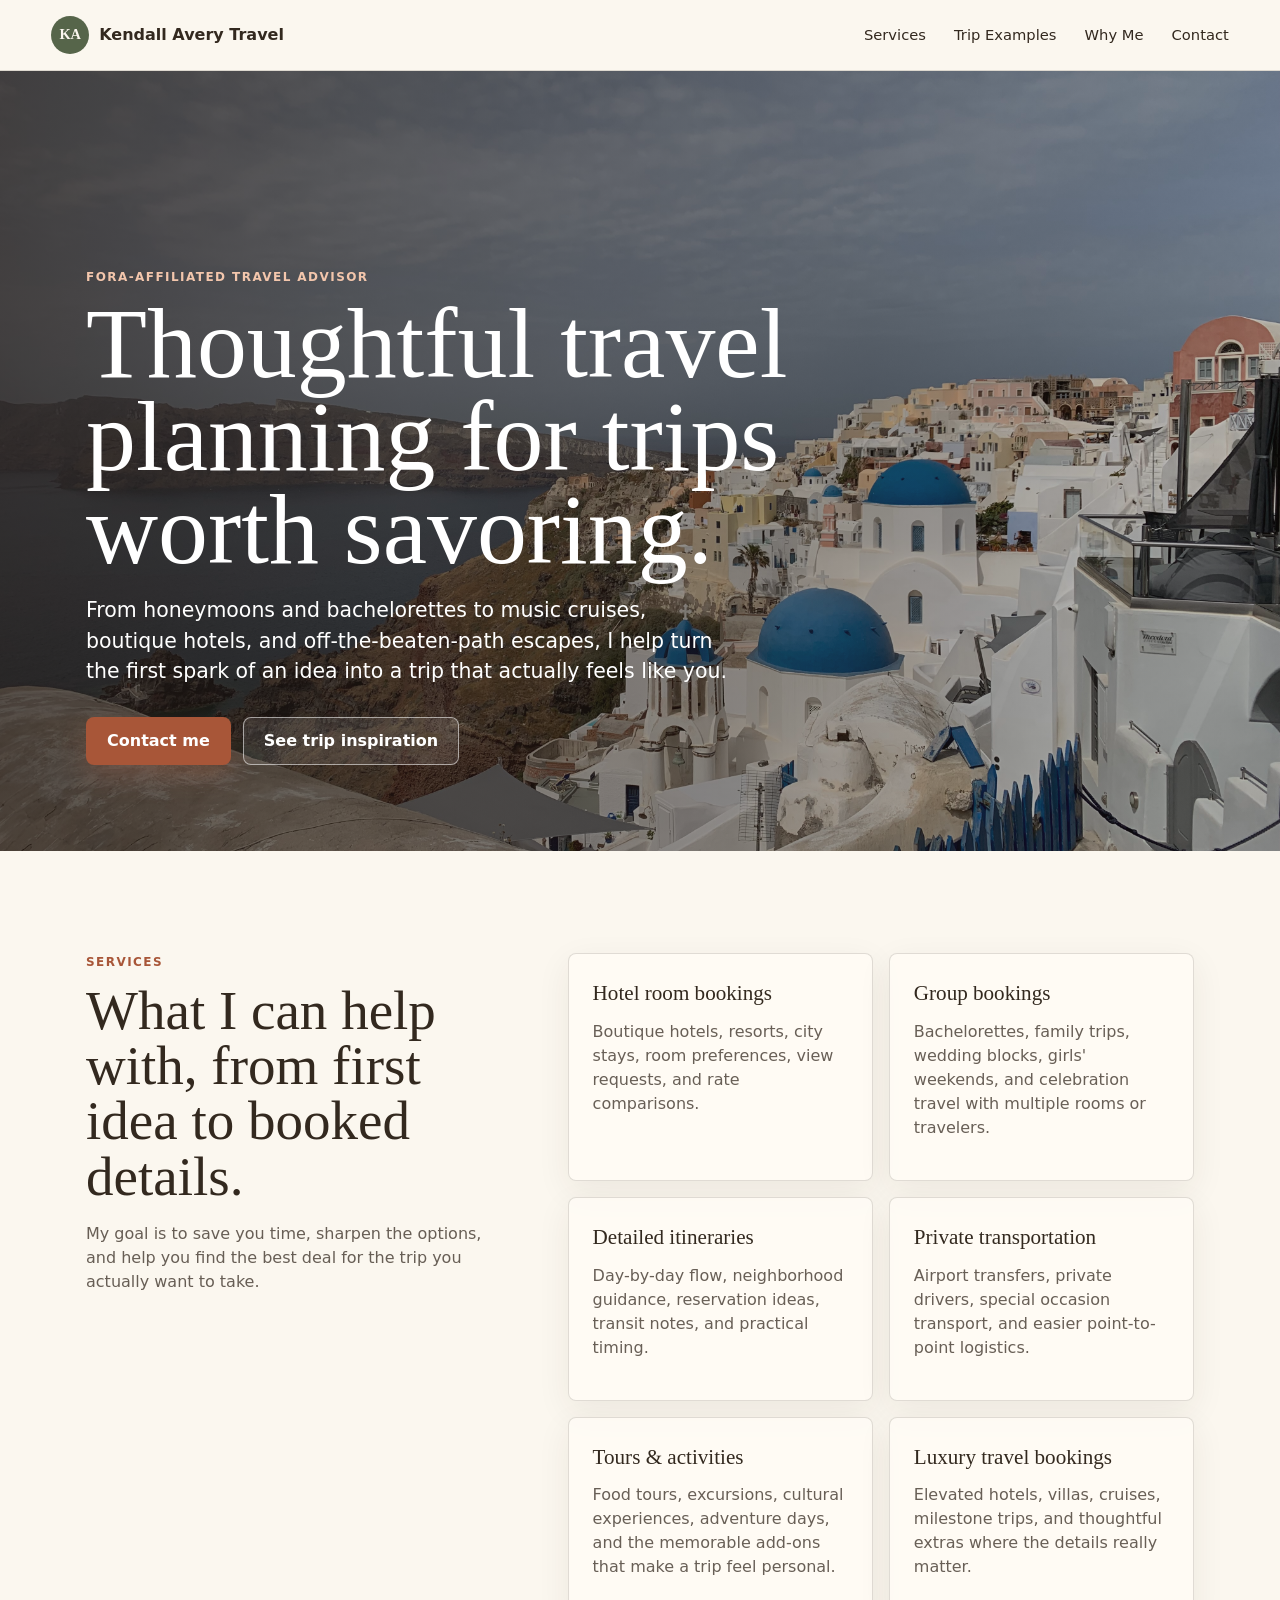
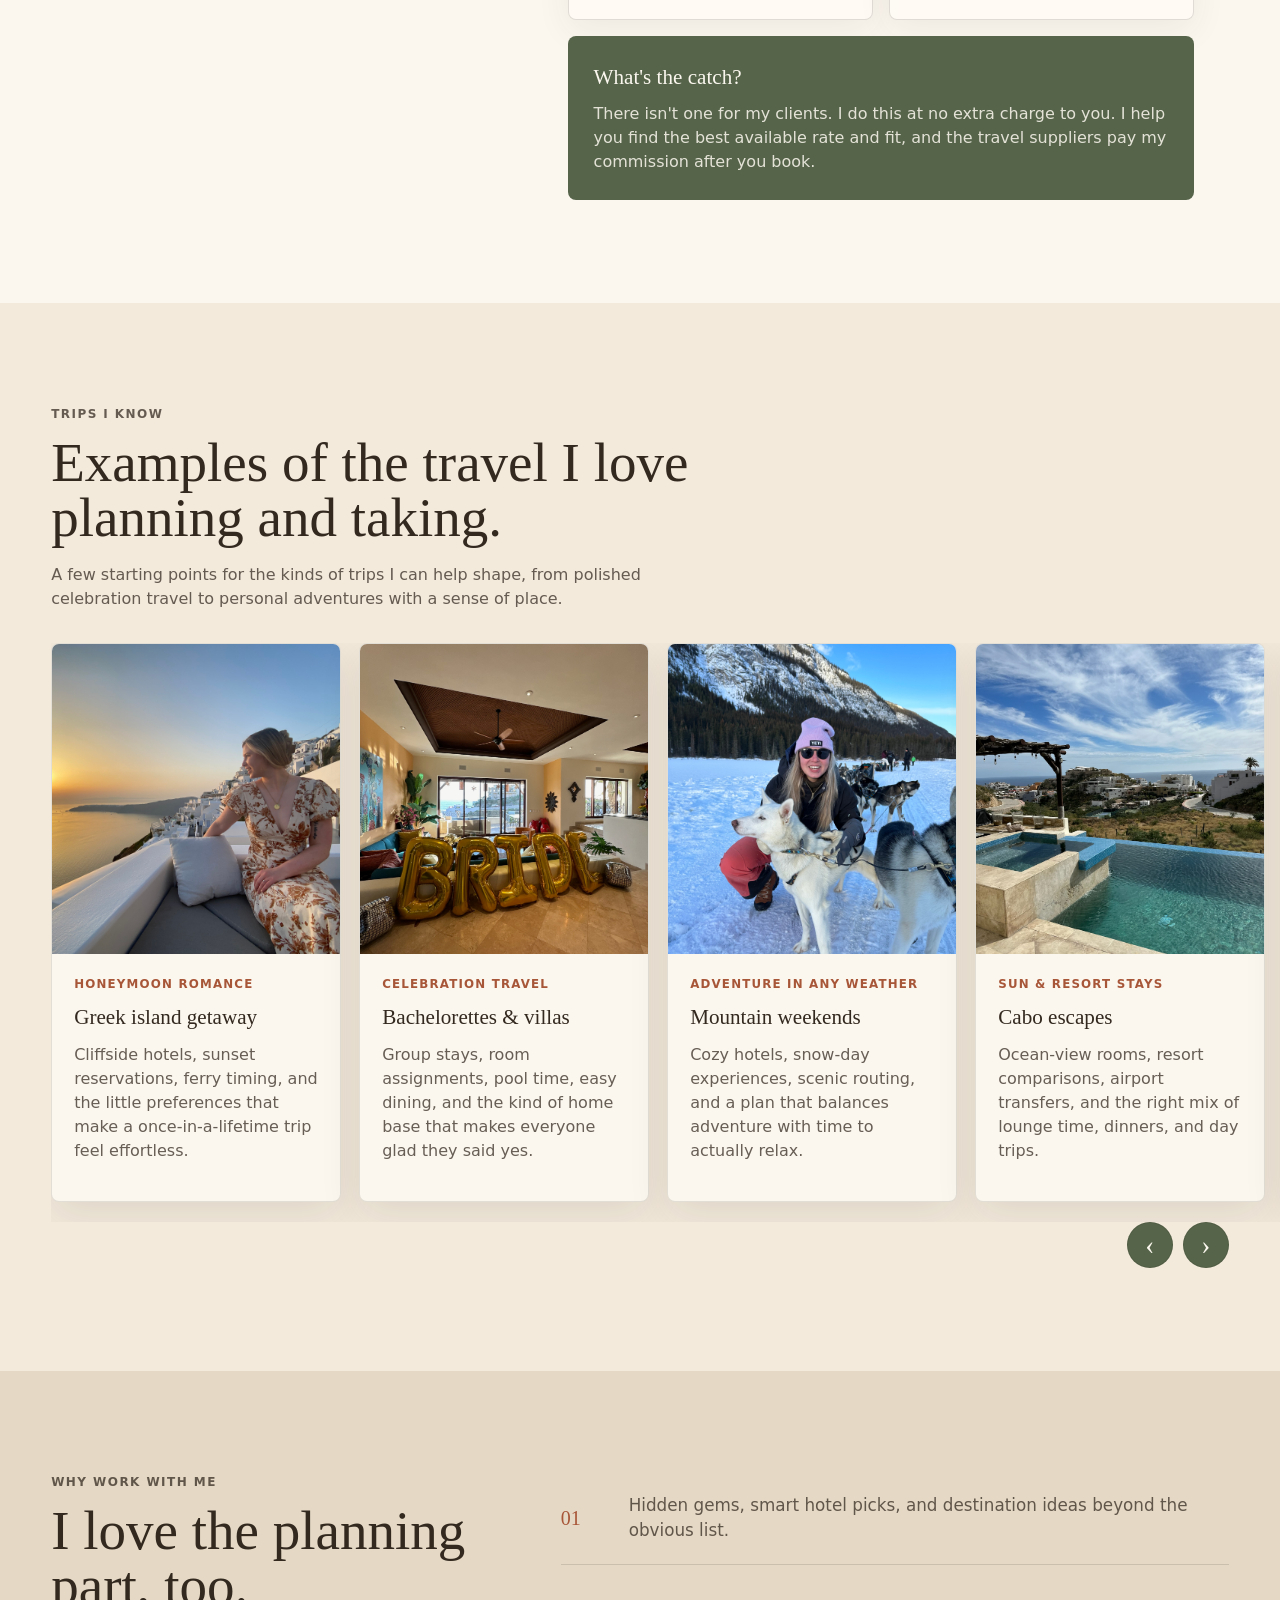
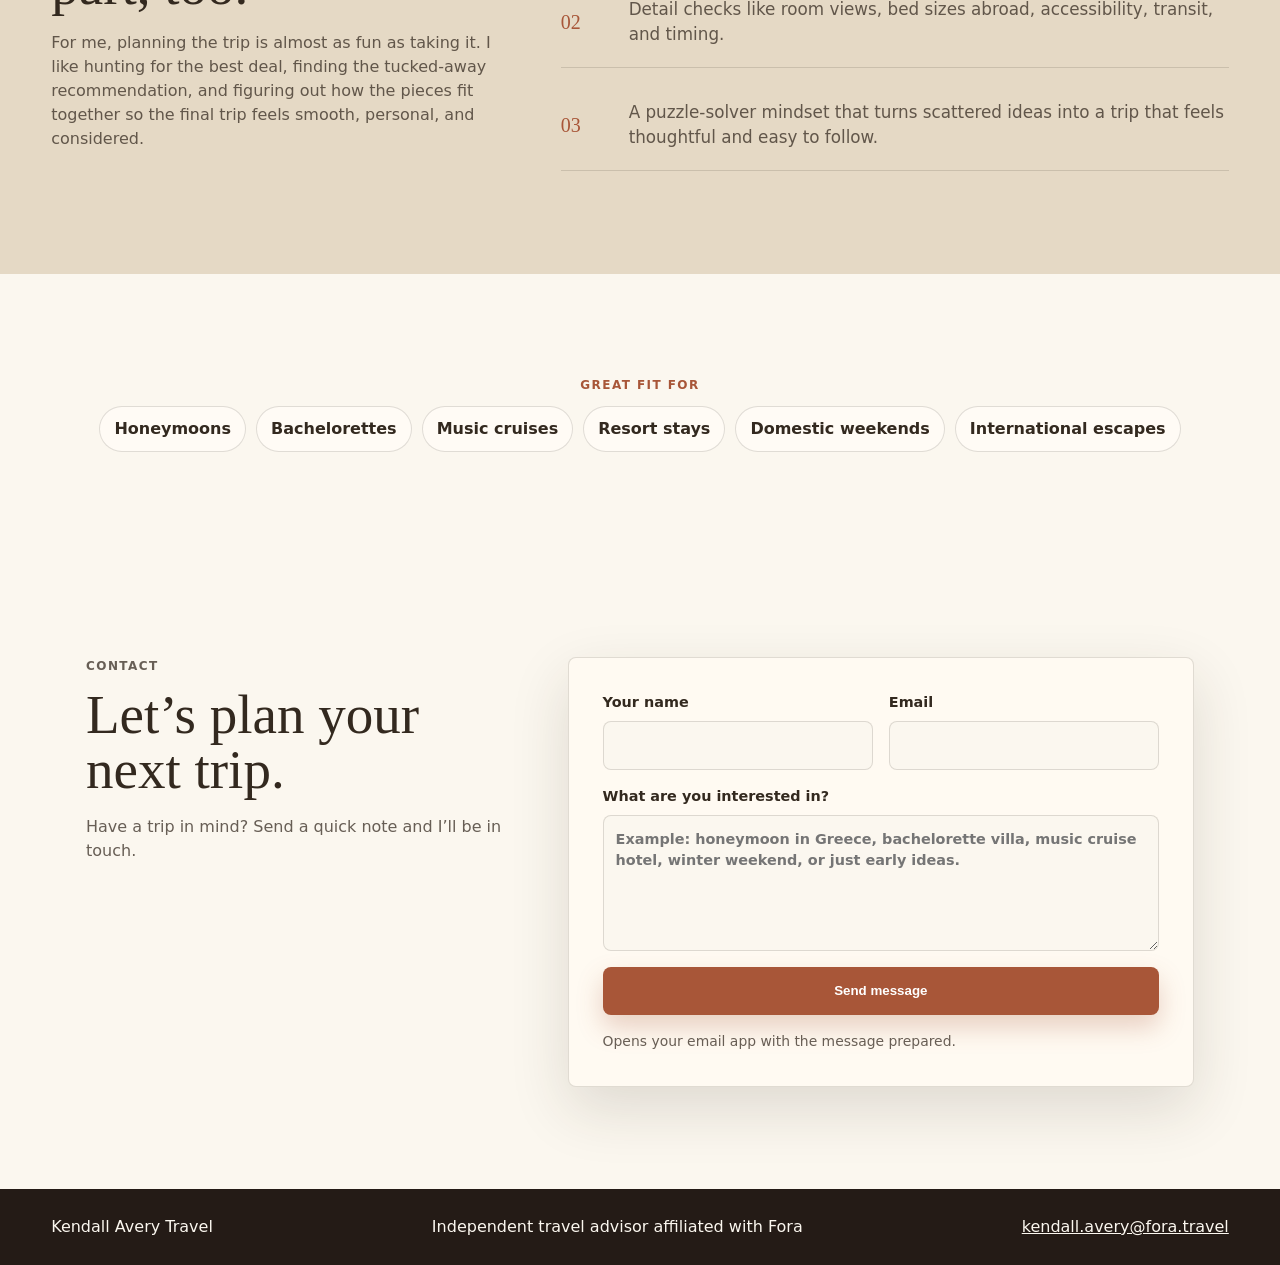
==== index.html @ 75614893 "Initial commit via Netlify [skip ci]" ====
<!doctype html>
<html lang="en">
  <head>
    <meta charset="utf-8" />
    <meta name="viewport" content="width=device-width, initial-scale=1" />
    <meta
      name="description"
      content="Kendall Avery is an independent travel advisor affiliated with Fora, helping clients plan thoughtful honeymoons, group trips, cruises, and personal travel."
    />
    <title>Kendall Avery Travel | Fora Travel Advisor</title>
    <link rel="stylesheet" href="./styles.css" />
  </head>
  <body>
    <header class="site-header">
      <a class="brand" href="#top" aria-label="Kendall Avery Travel home">
        <span class="brand-mark">KA</span>
        <span>Kendall Avery Travel</span>
      </a>
      <nav class="nav-links" aria-label="Primary navigation">
        <a href="#services">Services</a>
        <a href="#trips">Trip Examples</a>
        <a href="#why-me">Why Me</a>
        <a href="#inquiry">Contact</a>
      </nav>
    </header>

    <main id="top">
      <section class="hero">
        <div class="hero-slides" aria-hidden="true">
          <img class="hero-slide is-active" src="./assets/santorini-caldera.jpeg" alt="" />
          <img class="hero-slide" src="./assets/cabo-pool-view.jpeg" alt="" />
          <img class="hero-slide" src="./assets/ireland-hike.jpeg" alt="" />
          <img class="hero-slide" src="./assets/cabo-pool-float.jpeg" alt="" />
          <img class="hero-slide" src="./assets/hawaii-coast.jpeg" alt="" />
          <img class="hero-slide" src="./assets/hawaii-cliffs.jpeg" alt="" />
          <img class="hero-slide" src="./assets/hawaii-canyon.jpeg" alt="" />
          <img class="hero-slide" src="./assets/kyoto-golden-pavilion.jpeg" alt="" />
          <img class="hero-slide" src="./assets/kyoto-pagoda.jpeg" alt="" />
        </div>
        <div class="hero-copy">
          <p class="eyebrow">Fora-affiliated travel advisor</p>
          <h1>Thoughtful travel planning for trips worth savoring.</h1>
          <p class="hero-text">
            From honeymoons and bachelorettes to music cruises, boutique hotels,
            and off-the-beaten-path escapes, I help turn the first spark of an
            idea into a trip that actually feels like you.
          </p>
          <div class="hero-actions">
            <a class="button primary" href="#inquiry">Contact me</a>
            <a class="button secondary" href="#trips">See trip inspiration</a>
          </div>
        </div>
      </section>

      <section class="section two-column" id="services">
        <div>
          <p class="eyebrow">Services</p>
          <h2>What I can help with, from first idea to booked details.</h2>
          <p class="section-note">
            My goal is to save you time, sharpen the options, and help you find
            the best deal for the trip you actually want to take.
          </p>
        </div>
        <div class="service-grid">
          <article class="card">
            <h3>Hotel room bookings</h3>
            <p>
              Boutique hotels, resorts, city stays, room preferences, view
              requests, and rate comparisons.
            </p>
          </article>
          <article class="card">
            <h3>Group bookings</h3>
            <p>
              Bachelorettes, family trips, wedding blocks, girls' weekends, and
              celebration travel with multiple rooms or travelers.
            </p>
          </article>
          <article class="card">
            <h3>Detailed itineraries</h3>
            <p>
              Day-by-day flow, neighborhood guidance, reservation ideas, transit
              notes, and practical timing.
            </p>
          </article>
          <article class="card">
            <h3>Private transportation</h3>
            <p>
              Airport transfers, private drivers, special occasion transport,
              and easier point-to-point logistics.
            </p>
          </article>
          <article class="card">
            <h3>Tours & activities</h3>
            <p>
              Food tours, excursions, cultural experiences, adventure days, and
              the memorable add-ons that make a trip feel personal.
            </p>
          </article>
          <article class="card">
            <h3>Luxury travel bookings</h3>
            <p>
              Elevated hotels, villas, cruises, milestone trips, and thoughtful
              extras where the details really matter.
            </p>
          </article>
          <aside class="service-callout">
            <h3>What's the catch?</h3>
            <p>
              There isn't one for my clients. I do this at no extra charge to
              you. I help you find the best available rate and fit, and the
              travel suppliers pay my commission after you book.
            </p>
          </aside>
        </div>
      </section>

      <section class="section trip-showcase" id="trips">
        <div class="section-heading">
          <p class="eyebrow">Trips I know</p>
          <h2>Examples of the travel I love planning and taking.</h2>
          <p>
            A few starting points for the kinds of trips I can help shape, from
            polished celebration travel to personal adventures with a sense of
            place.
          </p>
        </div>

        <div class="carousel-wrap">
          <div class="carousel" id="tripCarousel" aria-label="Trip examples">
            <article class="trip-card">
              <img src="./assets/santorini-advisor.jpeg" alt="Kendall in Santorini at sunset" />
              <div>
                <span>Honeymoon romance</span>
                <h3>Greek island getaway</h3>
                <p>
                  Cliffside hotels, sunset reservations, ferry timing, and the
                  little preferences that make a once-in-a-lifetime trip feel
                  effortless.
                </p>
              </div>
            </article>
            <article class="trip-card">
              <img src="./assets/bachelorette-bride.jpeg" alt="Bride balloons in a colorful villa" />
              <div>
                <span>Celebration travel</span>
                <h3>Bachelorettes & villas</h3>
                <p>
                  Group stays, room assignments, pool time, easy dining, and the
                  kind of home base that makes everyone glad they said yes.
                </p>
              </div>
            </article>
            <article class="trip-card">
              <img src="./assets/winter-dogsled.jpeg" alt="Winter dogsledding in the mountains" />
              <div>
                <span>Adventure in any weather</span>
                <h3>Mountain weekends</h3>
                <p>
                  Cozy hotels, snow-day experiences, scenic routing, and a plan
                  that balances adventure with time to actually relax.
                </p>
              </div>
            </article>
            <article class="trip-card">
              <img src="./assets/cabo-pool-view.jpeg" alt="Private pool overlooking the ocean in Cabo" />
              <div>
                <span>Sun & resort stays</span>
                <h3>Cabo escapes</h3>
                <p>
                  Ocean-view rooms, resort comparisons, airport transfers, and
                  the right mix of lounge time, dinners, and day trips.
                </p>
              </div>
            </article>
            <article class="trip-card">
              <img src="./assets/ireland-hike.jpeg" alt="Misty green hiking trail in Ireland" />
              <div>
                <span>Off the beaten path</span>
                <h3>Ireland road trips</h3>
                <p>
                  Scenic drives, charming stays, practical timing, and a few
                  wild-card stops that turn a good route into a memorable one.
                </p>
              </div>
            </article>
          </div>
          <div class="carousel-controls" aria-label="Trip carousel controls">
            <button class="carousel-button" type="button" data-carousel="prev" aria-label="Previous trip">‹</button>
            <button class="carousel-button" type="button" data-carousel="next" aria-label="Next trip">›</button>
          </div>
        </div>
      </section>

      <section class="section highlight" id="why-me">
        <div class="highlight-copy">
          <p class="eyebrow">Why work with me</p>
          <h2>I love the planning part, too.</h2>
          <p>
            For me, planning the trip is almost as fun as taking it. I like
            hunting for the best deal, finding the tucked-away recommendation,
            and figuring out how the pieces fit together so the final trip feels
            smooth, personal, and considered.
          </p>
        </div>
        <div class="proof-list" aria-label="Advisor strengths">
          <div>
            <span>01</span>
            <p>Hidden gems, smart hotel picks, and destination ideas beyond the obvious list.</p>
          </div>
          <div>
            <span>02</span>
            <p>Detail checks like room views, bed sizes abroad, accessibility, transit, and timing.</p>
          </div>
          <div>
            <span>03</span>
            <p>A puzzle-solver mindset that turns scattered ideas into a trip that feels thoughtful and easy to follow.</p>
          </div>
        </div>
      </section>

      <section class="section trip-types" aria-label="Trip specialties">
        <p class="eyebrow">Great fit for</p>
        <div class="pill-row">
          <span>Honeymoons</span>
          <span>Bachelorettes</span>
          <span>Music cruises</span>
          <span>Resort stays</span>
          <span>Domestic weekends</span>
          <span>International escapes</span>
        </div>
      </section>

      <section class="section inquiry" id="inquiry">
        <div class="inquiry-copy">
          <p class="eyebrow">Contact</p>
          <h2>Let’s plan your next trip.</h2>
          <p>Have a trip in mind? Send a quick note and I’ll be in touch.</p>
        </div>

        <form class="lead-form" id="leadForm">
          <label>
            Your name
            <input name="name" autocomplete="name" required />
          </label>
          <label>
            Email
            <input name="email" type="email" autocomplete="email" required />
          </label>
          <label class="full">
            What are you interested in?
            <textarea
              name="interest"
              rows="5"
              placeholder="Example: honeymoon in Greece, bachelorette villa, music cruise hotel, winter weekend, or just early ideas."
              required
            ></textarea>
          </label>
          <button class="button primary full" type="submit">Send message</button>
          <p class="form-note">
            Opens your email app with the message prepared.
          </p>
        </form>
      </section>
    </main>

    <footer class="site-footer">
      <p>Kendall Avery Travel</p>
      <p>Independent travel advisor affiliated with Fora</p>
      <a href="mailto:kendall.avery@fora.travel">kendall.avery@fora.travel</a>
    </footer>

    <script src="./script.js"></script>
  </body>
</html>
---- styles.css ----
:root {
  --ink: #33291f;
  --espresso: #241b16;
  --olive: #56654a;
  --sage: #d8decb;
  --sand: #f3eadc;
  --cream: #fbf7ef;
  --clay: #bd6f4b;
  --terracotta: #a85638;
  --line: rgba(51, 41, 31, 0.15);
  --shadow: 0 22px 60px rgba(51, 41, 31, 0.14);
}

* {
  box-sizing: border-box;
}

html {
  scroll-behavior: smooth;
}

body {
  margin: 0;
  color: var(--ink);
  background: var(--cream);
  font-family:
    Avenir, Montserrat, ui-sans-serif, system-ui, -apple-system,
    BlinkMacSystemFont, "Segoe UI", sans-serif;
  line-height: 1.5;
}

a {
  color: inherit;
}

.site-header {
  position: sticky;
  top: 0;
  z-index: 10;
  display: flex;
  align-items: center;
  justify-content: space-between;
  gap: 24px;
  padding: 16px clamp(18px, 4vw, 56px);
  background: rgba(251, 247, 239, 0.92);
  border-bottom: 1px solid var(--line);
  backdrop-filter: blur(16px);
}

.brand {
  display: inline-flex;
  align-items: center;
  gap: 10px;
  font-weight: 800;
  text-decoration: none;
}

.brand-mark {
  display: grid;
  width: 38px;
  height: 38px;
  place-items: center;
  color: var(--cream);
  background: var(--olive);
  border-radius: 50%;
  font-family: Georgia, "Times New Roman", serif;
  font-size: 0.9rem;
}

.nav-links {
  display: flex;
  gap: clamp(14px, 3vw, 28px);
  font-size: 0.92rem;
}

.nav-links a {
  text-decoration: none;
}

.hero {
  position: relative;
  overflow: hidden;
  min-height: min(780px, calc(100svh - 71px));
  display: grid;
  align-items: end;
  padding: clamp(40px, 7vw, 86px);
  color: white;
  background: var(--espresso);
}

.hero::after {
  position: absolute;
  inset: 0;
  content: "";
  background: linear-gradient(90deg, rgba(36, 27, 22, 0.76), rgba(36, 27, 22, 0.26));
}

.hero-slides,
.hero-slide {
  position: absolute;
  inset: 0;
}

.hero-slide {
  width: 100%;
  height: 100%;
  object-fit: cover;
  opacity: 0;
  transition: opacity 1000ms ease;
}

.hero-slide.is-active {
  opacity: 1;
}

.hero-copy {
  position: relative;
  z-index: 1;
  max-width: 780px;
}

.eyebrow {
  margin: 0 0 12px;
  color: var(--terracotta);
  font-size: 0.75rem;
  font-weight: 900;
  letter-spacing: 0.12em;
  text-transform: uppercase;
}

.hero .eyebrow {
  color: #f3c6ac;
}

h1,
h2,
h3,
p {
  margin-top: 0;
}

h1,
h2,
h3 {
  font-family: Georgia, "Times New Roman", serif;
  font-weight: 500;
  letter-spacing: 0;
}

h1 {
  margin-bottom: 18px;
  max-width: 900px;
  font-size: clamp(3rem, 7.8vw, 6.35rem);
  line-height: 0.93;
}

h2 {
  margin-bottom: 18px;
  font-size: clamp(2.15rem, 4.3vw, 3.75rem);
  line-height: 1;
}

h3 {
  margin-bottom: 10px;
  font-size: 1.32rem;
}

.hero-text {
  max-width: 650px;
  font-size: clamp(1.05rem, 2vw, 1.28rem);
}

.hero-actions {
  display: flex;
  flex-wrap: wrap;
  gap: 12px;
  margin-top: 30px;
}

.button {
  display: inline-flex;
  align-items: center;
  justify-content: center;
  min-height: 48px;
  padding: 0 20px;
  border: 1px solid transparent;
  border-radius: 8px;
  font-weight: 850;
  text-decoration: none;
  cursor: pointer;
}

.button.primary {
  color: white;
  background: var(--terracotta);
  box-shadow: 0 12px 26px rgba(168, 86, 56, 0.26);
}

.button.secondary {
  color: white;
  border-color: rgba(255, 255, 255, 0.54);
  background: rgba(255, 255, 255, 0.1);
}

.section {
  max-width: 1180px;
  margin: 0 auto;
  padding: clamp(58px, 8vw, 104px) clamp(18px, 4vw, 36px);
  scroll-margin-top: 126px;
}

.two-column,
.highlight,
.inquiry {
  display: grid;
  grid-template-columns: minmax(0, 0.8fr) minmax(0, 1.2fr);
  gap: clamp(28px, 5vw, 72px);
  align-items: start;
}

.service-grid {
  display: grid;
  grid-template-columns: repeat(2, minmax(0, 1fr));
  gap: 16px;
}

.section-note {
  max-width: 420px;
  color: rgba(51, 41, 31, 0.74);
}

.card {
  min-height: 196px;
  padding: 24px;
  background: rgba(255, 252, 246, 0.82);
  border: 1px solid var(--line);
  border-radius: 8px;
  box-shadow: 0 10px 34px rgba(51, 41, 31, 0.07);
}

.card p,
.service-callout p,
.section-heading p,
.highlight-copy p,
.inquiry-copy p,
.proof-list p,
.trip-card p,
.form-note {
  color: rgba(51, 41, 31, 0.74);
}

.service-callout {
  grid-column: 1 / -1;
  padding: 26px;
  color: var(--cream);
  background: var(--olive);
  border-radius: 8px;
}

.service-callout h3 {
  margin-bottom: 8px;
}

.service-callout p {
  margin-bottom: 0;
  color: rgba(251, 247, 239, 0.86);
}

.trip-showcase {
  max-width: none;
  padding-right: 0;
  padding-left: max(clamp(18px, 4vw, 56px), calc((100vw - 1180px) / 2));
  background: var(--sand);
}

.section-heading {
  max-width: 720px;
  padding-right: clamp(18px, 4vw, 56px);
}

.carousel-wrap {
  position: relative;
  margin-top: 32px;
}

.carousel {
  display: grid;
  grid-auto-columns: minmax(290px, 410px);
  grid-auto-flow: column;
  gap: 18px;
  overflow-x: auto;
  padding: 0 clamp(18px, 4vw, 56px) 20px 0;
  scroll-padding-left: max(clamp(18px, 4vw, 56px), calc((100vw - 1180px) / 2));
  scroll-snap-type: x mandatory;
  scrollbar-color: var(--terracotta) transparent;
}

.trip-card {
  overflow: hidden;
  background: var(--cream);
  border: 1px solid rgba(51, 41, 31, 0.12);
  border-radius: 8px;
  box-shadow: 0 14px 40px rgba(51, 41, 31, 0.1);
  scroll-snap-align: start;
}

.trip-card img {
  display: block;
  width: 100%;
  height: 310px;
  object-fit: cover;
}

.trip-card div {
  padding: 22px;
}

.trip-card span {
  display: block;
  margin-bottom: 8px;
  color: var(--terracotta);
  font-size: 0.74rem;
  font-weight: 900;
  letter-spacing: 0.1em;
  text-transform: uppercase;
}

.carousel-controls {
  display: flex;
  justify-content: flex-end;
  gap: 10px;
  padding-right: clamp(18px, 4vw, 56px);
}

.carousel-button {
  width: 46px;
  height: 46px;
  border: 1px solid var(--line);
  border-radius: 999px;
  color: var(--cream);
  background: var(--olive);
  font: 1.7rem/1 Georgia, "Times New Roman", serif;
  cursor: pointer;
}

.highlight {
  max-width: none;
  padding-right: max(clamp(18px, 4vw, 56px), calc((100vw - 1180px) / 2));
  padding-left: max(clamp(18px, 4vw, 56px), calc((100vw - 1180px) / 2));
  background: #e5d9c5;
}

.proof-list {
  display: grid;
  gap: 12px;
}

.proof-list div {
  display: grid;
  grid-template-columns: 52px 1fr;
  gap: 16px;
  align-items: center;
  padding: 20px 0;
  border-bottom: 1px solid var(--line);
}

.proof-list span {
  color: var(--terracotta);
  font-family: Georgia, "Times New Roman", serif;
  font-size: 1.25rem;
}

.proof-list p {
  margin: 0;
  font-size: 1.05rem;
}

.trip-types {
  text-align: center;
}

.pill-row {
  display: flex;
  flex-wrap: wrap;
  justify-content: center;
  gap: 10px;
}

.pill-row span {
  padding: 10px 14px;
  background: rgba(255, 252, 246, 0.88);
  border: 1px solid var(--line);
  border-radius: 999px;
  font-weight: 800;
}

.inquiry {
  align-items: stretch;
}

.lead-form {
  display: grid;
  grid-template-columns: repeat(2, minmax(0, 1fr));
  gap: 16px;
  padding: clamp(20px, 4vw, 34px);
  background: #fffaf2;
  border: 1px solid var(--line);
  border-radius: 8px;
  box-shadow: var(--shadow);
}

label {
  display: grid;
  gap: 7px;
  font-size: 0.9rem;
  font-weight: 850;
}

input,
textarea {
  width: 100%;
  border: 1px solid var(--line);
  border-radius: 8px;
  padding: 13px 12px;
  color: var(--ink);
  background: var(--cream);
  font: inherit;
}

textarea {
  resize: vertical;
}

.full {
  grid-column: 1 / -1;
}

.form-note {
  grid-column: 1 / -1;
  margin: 0;
  font-size: 0.87rem;
}

.site-footer {
  display: flex;
  flex-wrap: wrap;
  justify-content: space-between;
  gap: 12px 24px;
  padding: 26px clamp(18px, 4vw, 56px);
  color: var(--cream);
  background: var(--espresso);
}

.site-footer p {
  margin: 0;
}

@media (max-width: 780px) {
  .site-header {
    align-items: flex-start;
    flex-direction: column;
    gap: 12px;
  }

  .nav-links {
    width: 100%;
    justify-content: space-between;
    gap: 10px;
    overflow-x: auto;
    padding-bottom: 2px;
    font-size: 0.88rem;
    white-space: nowrap;
  }

  .hero {
    min-height: 700px;
    padding: 34px 20px;
  }

  .hero-slide {
    object-position: 58% center;
  }

  h1 {
    font-size: clamp(3rem, 13vw, 4.8rem);
  }

  .hero-actions,
  .hero-actions .button,
  .lead-form .button {
    width: 100%;
  }

  .two-column,
  .highlight,
  .inquiry,
  .service-grid,
  .lead-form {
    grid-template-columns: 1fr;
  }

  .section {
    padding-top: 58px;
    padding-bottom: 58px;
  }

  .trip-showcase {
    padding-left: 18px;
  }

  .carousel {
    grid-auto-columns: 84vw;
    scroll-padding-left: 18px;
  }

  .trip-card img {
    height: 280px;
  }
}
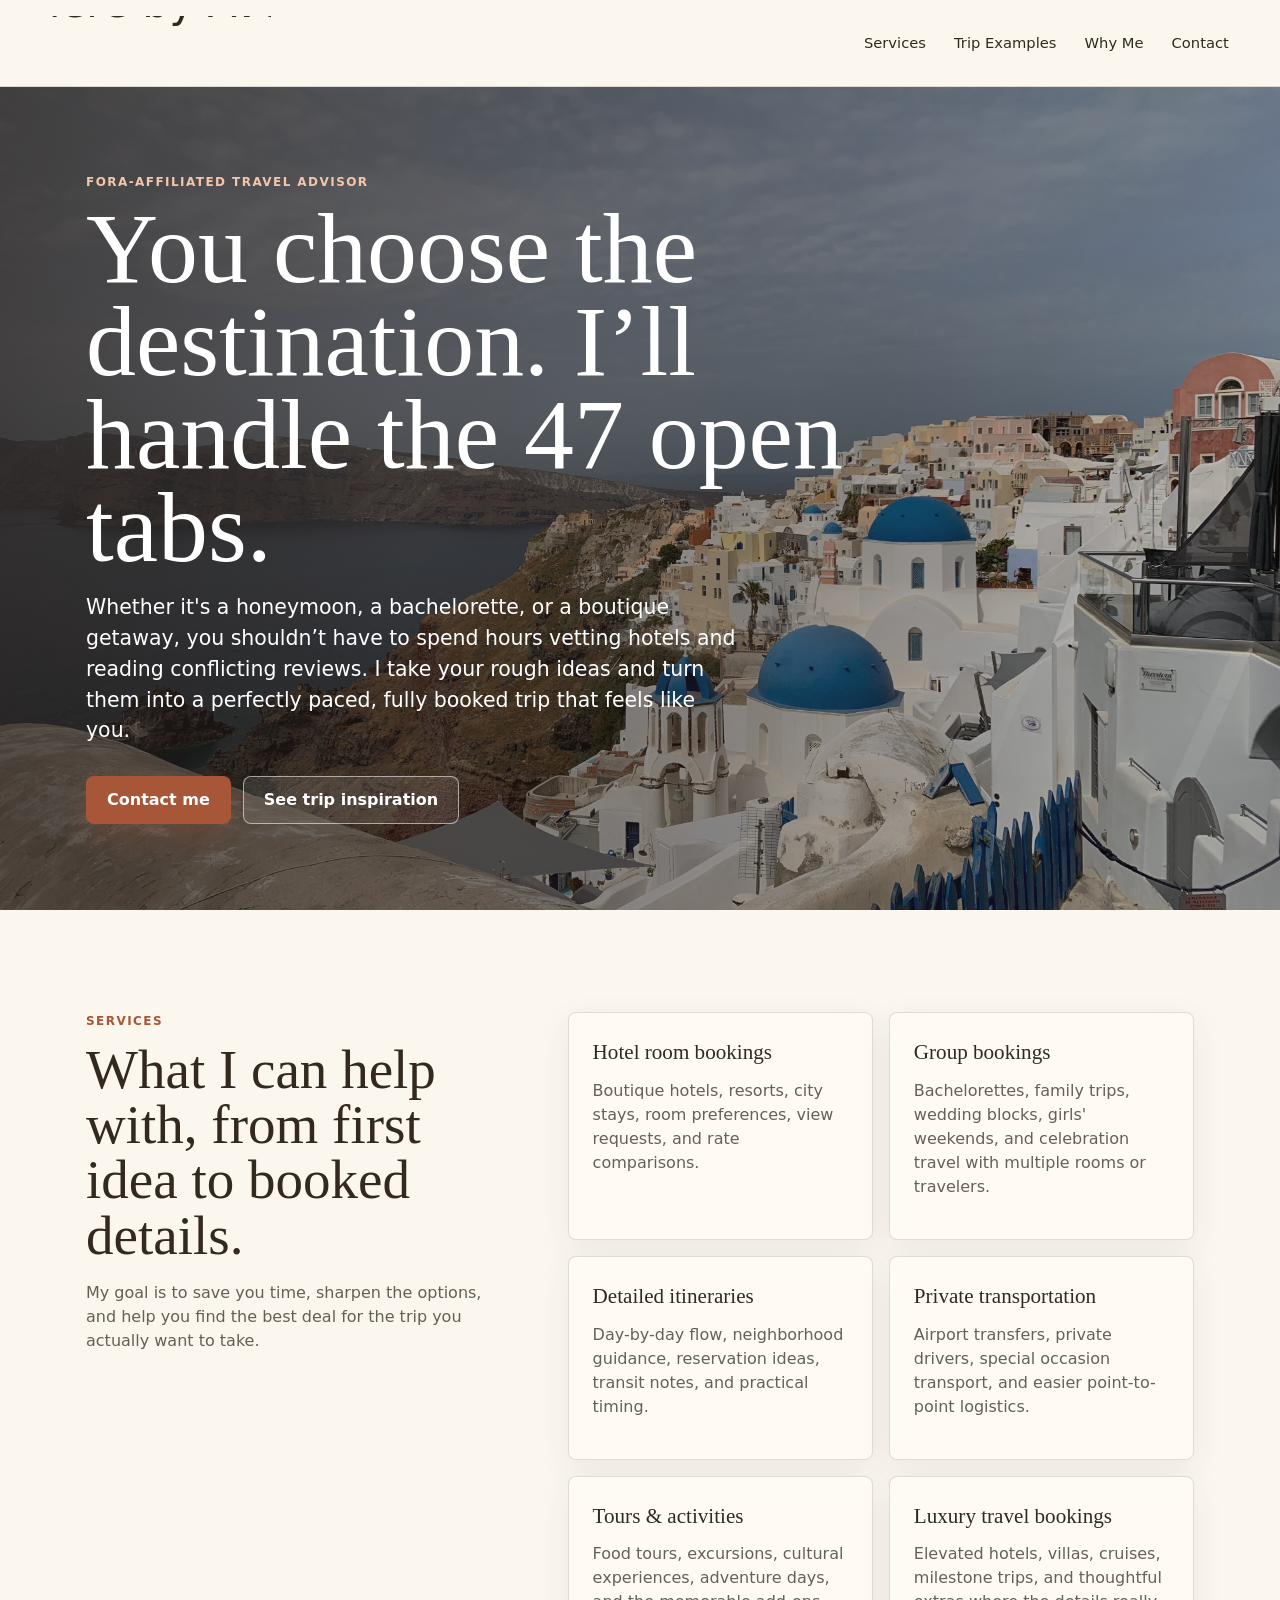
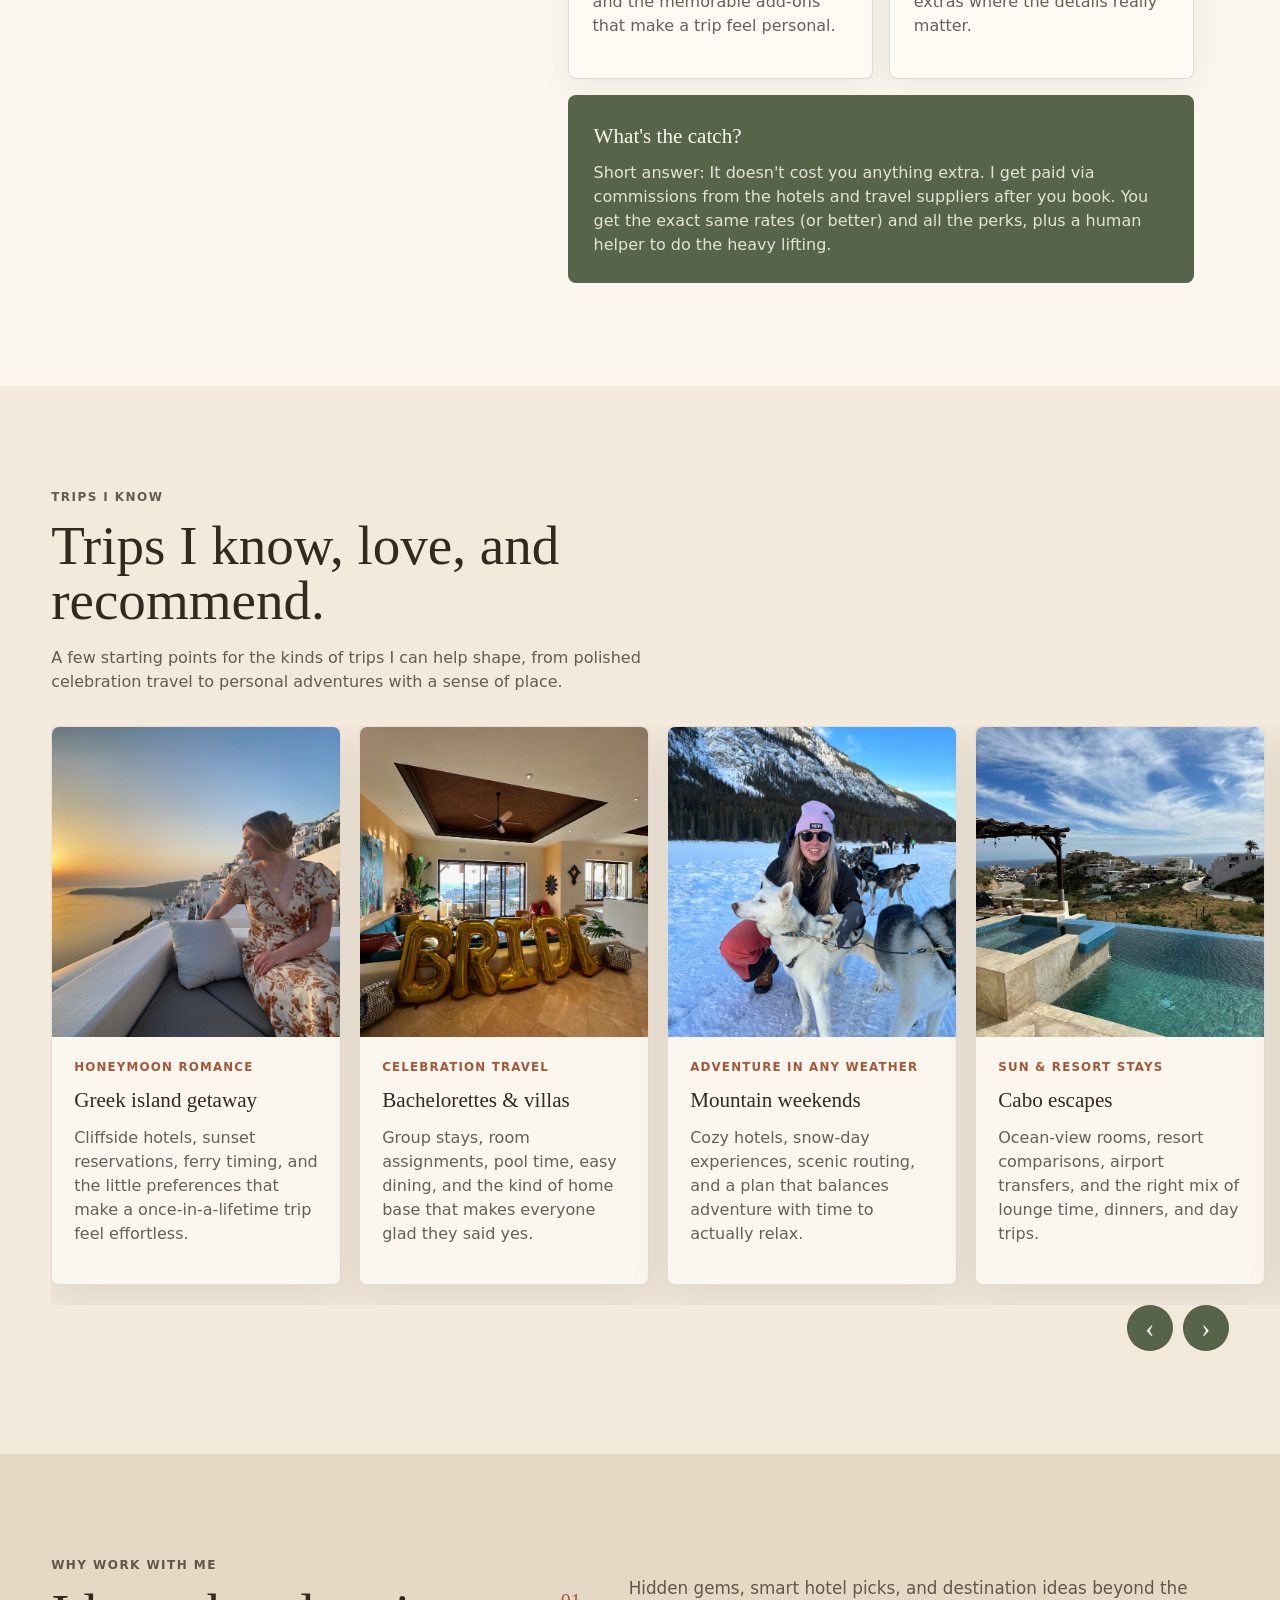
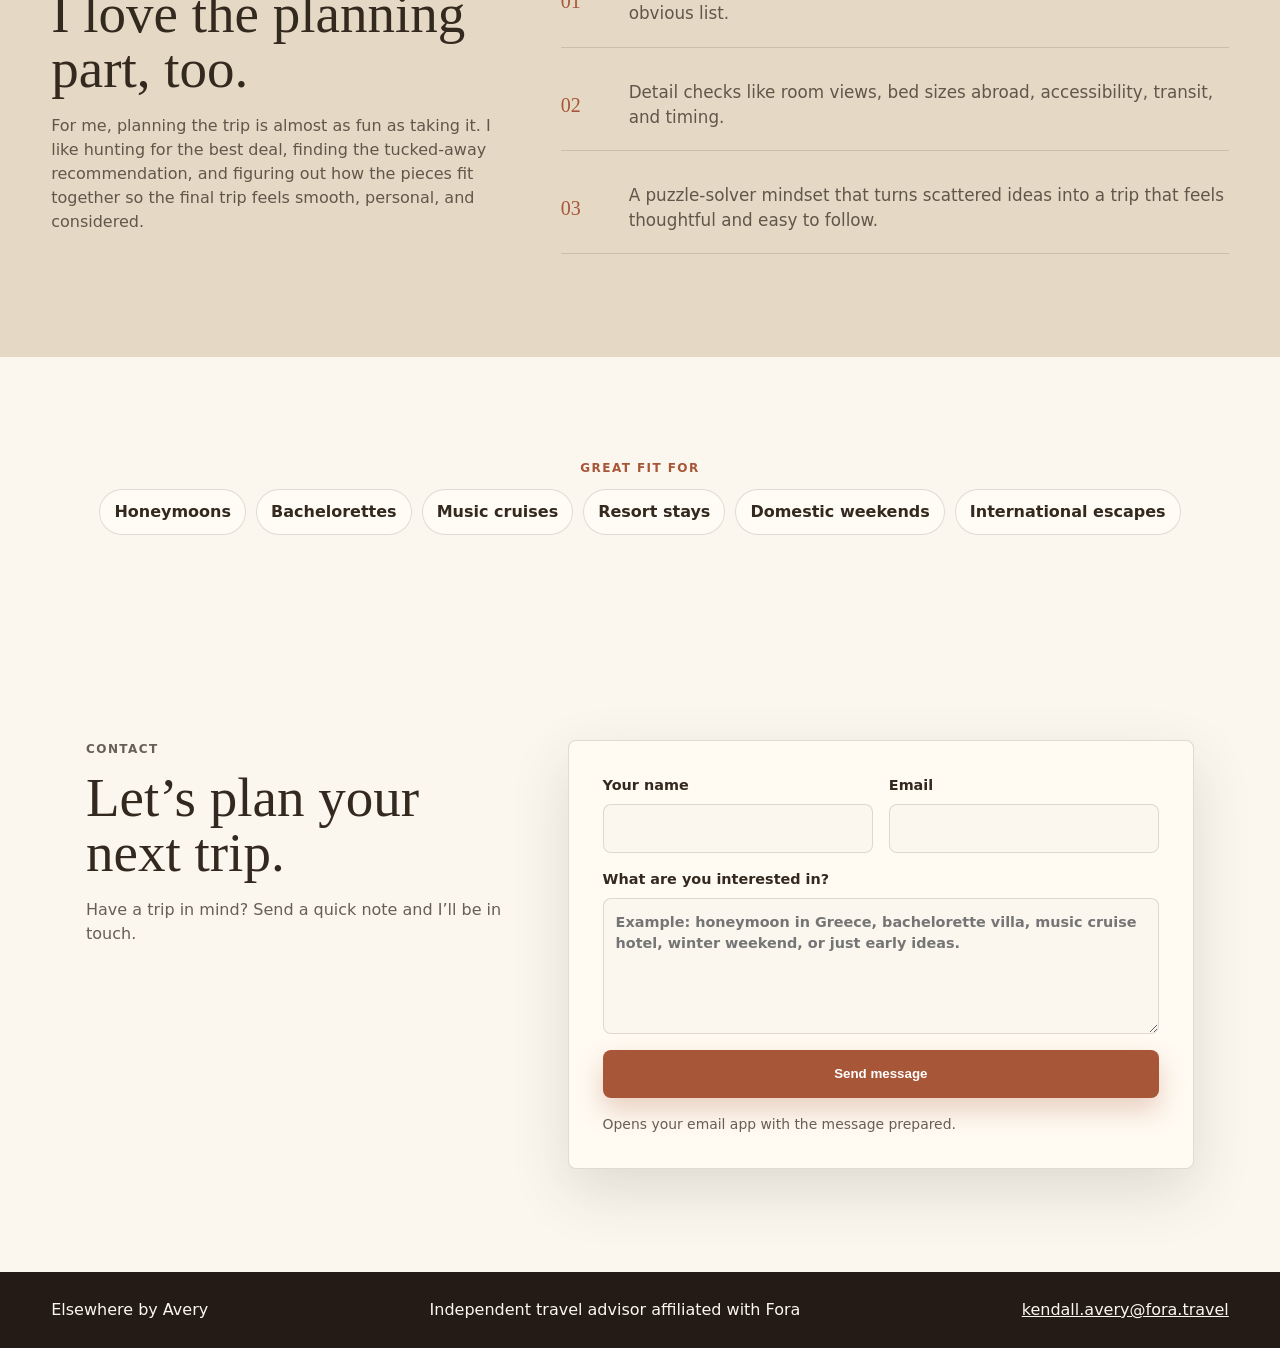
==== commit 62e8f954: "Add files via upload Update travel site branding and hero images" ====
--- a/index.html
+++ b/index.html
@@ -7,14 +7,13 @@
       name="description"
       content="Kendall Avery is an independent travel advisor affiliated with Fora, helping clients plan thoughtful honeymoons, group trips, cruises, and personal travel."
     />
-    <title>Kendall Avery Travel | Fora Travel Advisor</title>
+    <title>Elsewhere by Avery | Fora Travel Advisor</title>
     <link rel="stylesheet" href="./styles.css" />
   </head>
   <body>
     <header class="site-header">
-      <a class="brand" href="#top" aria-label="Kendall Avery Travel home">
-        <span class="brand-mark">KA</span>
-        <span>Kendall Avery Travel</span>
+      <a class="brand" href="#top" aria-label="Elsewhere by Avery home">
+        <img class="brand-logo" src="./assets/logos/logo-7.svg" alt="Elsewhere by Avery" />
       </a>
       <nav class="nav-links" aria-label="Primary navigation">
         <a href="#services">Services</a>
@@ -39,11 +38,11 @@
         </div>
         <div class="hero-copy">
           <p class="eyebrow">Fora-affiliated travel advisor</p>
-          <h1>Thoughtful travel planning for trips worth savoring.</h1>
+          <h1>You choose the destination. I’ll handle the 47 open tabs.</h1>
           <p class="hero-text">
-            From honeymoons and bachelorettes to music cruises, boutique hotels,
-            and off-the-beaten-path escapes, I help turn the first spark of an
-            idea into a trip that actually feels like you.
+            Whether it's a honeymoon, a bachelorette, or a boutique getaway, you shouldn’t 
+  have to spend hours vetting hotels and reading conflicting reviews. I take your 
+  rough ideas and turn them into a perfectly paced, fully booked trip that feels like you.
           </p>
           <div class="hero-actions">
             <a class="button primary" href="#inquiry">Contact me</a>
@@ -107,9 +106,9 @@
           <aside class="service-callout">
             <h3>What's the catch?</h3>
             <p>
-              There isn't one for my clients. I do this at no extra charge to
-              you. I help you find the best available rate and fit, and the
-              travel suppliers pay my commission after you book.
+              Short answer: It doesn't cost you anything extra. I get paid via commissions from 
+      the hotels and travel suppliers after you book. You get the exact same rates (or better) 
+      and all the perks, plus a human helper to do the heavy lifting.
             </p>
           </aside>
         </div>
@@ -118,7 +117,7 @@
       <section class="section trip-showcase" id="trips">
         <div class="section-heading">
           <p class="eyebrow">Trips I know</p>
-          <h2>Examples of the travel I love planning and taking.</h2>
+          <h2>Trips I know, love, and recommend.</h2>
           <p>
             A few starting points for the kinds of trips I can help shape, from
             polished celebration travel to personal adventures with a sense of
@@ -265,7 +264,7 @@
     </main>
 
     <footer class="site-footer">
-      <p>Kendall Avery Travel</p>
+      <p>Elsewhere by Avery</p>
       <p>Independent travel advisor affiliated with Fora</p>
       <a href="mailto:kendall.avery@fora.travel">kendall.avery@fora.travel</a>
     </footer>
--- a/styles.css
+++ b/styles.css
@@ -50,21 +50,19 @@
 .brand {
   display: inline-flex;
   align-items: center;
-  gap: 10px;
-  font-weight: 800;
+  width: clamp(150px, 18vw, 220px);
+  height: 54px;
+  overflow: hidden;
   text-decoration: none;
 }
 
-.brand-mark {
-  display: grid;
-  width: 38px;
-  height: 38px;
-  place-items: center;
-  color: var(--cream);
-  background: var(--olive);
-  border-radius: 50%;
-  font-family: Georgia, "Times New Roman", serif;
-  font-size: 0.9rem;
+.brand-logo {
+  display: block;
+  width: 100%;
+  height: 100%;
+  object-fit: contain;
+  object-position: center;
+  transform: scale(2.65);
 }
 
 .nav-links {
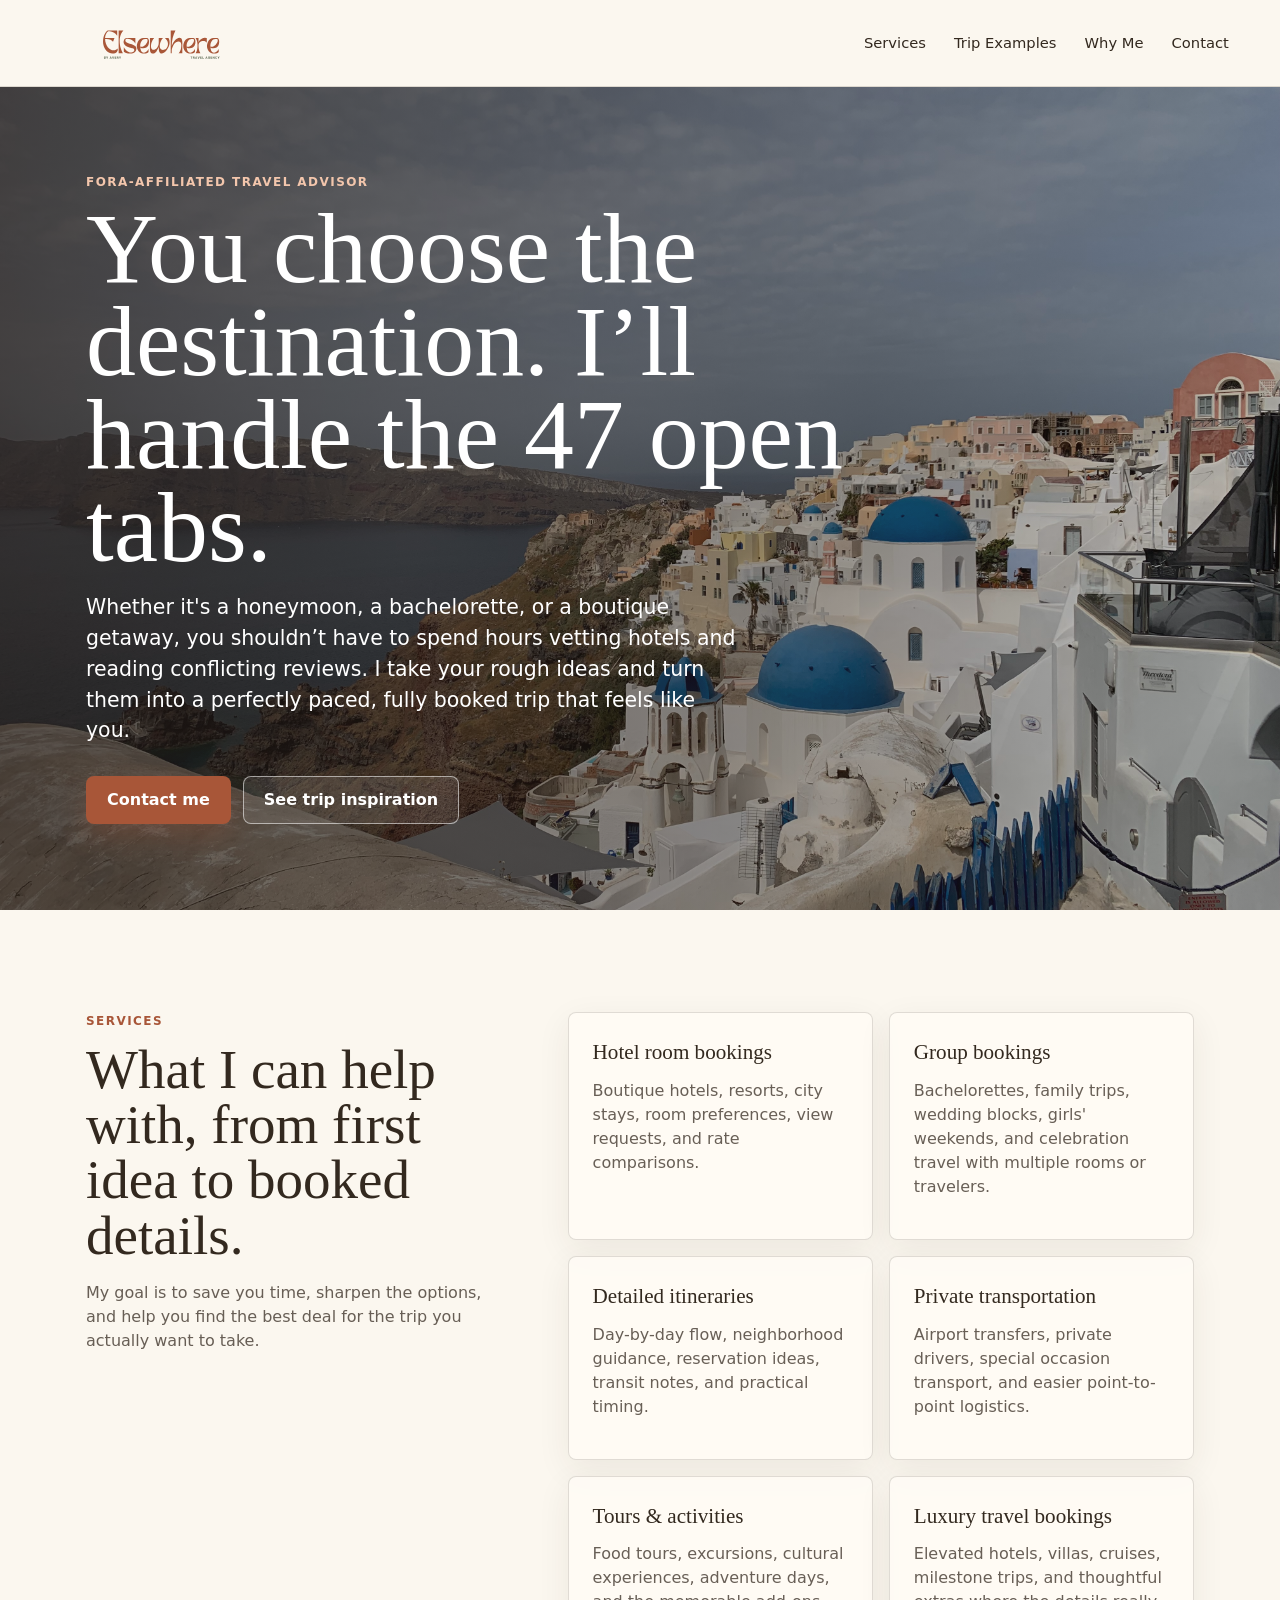
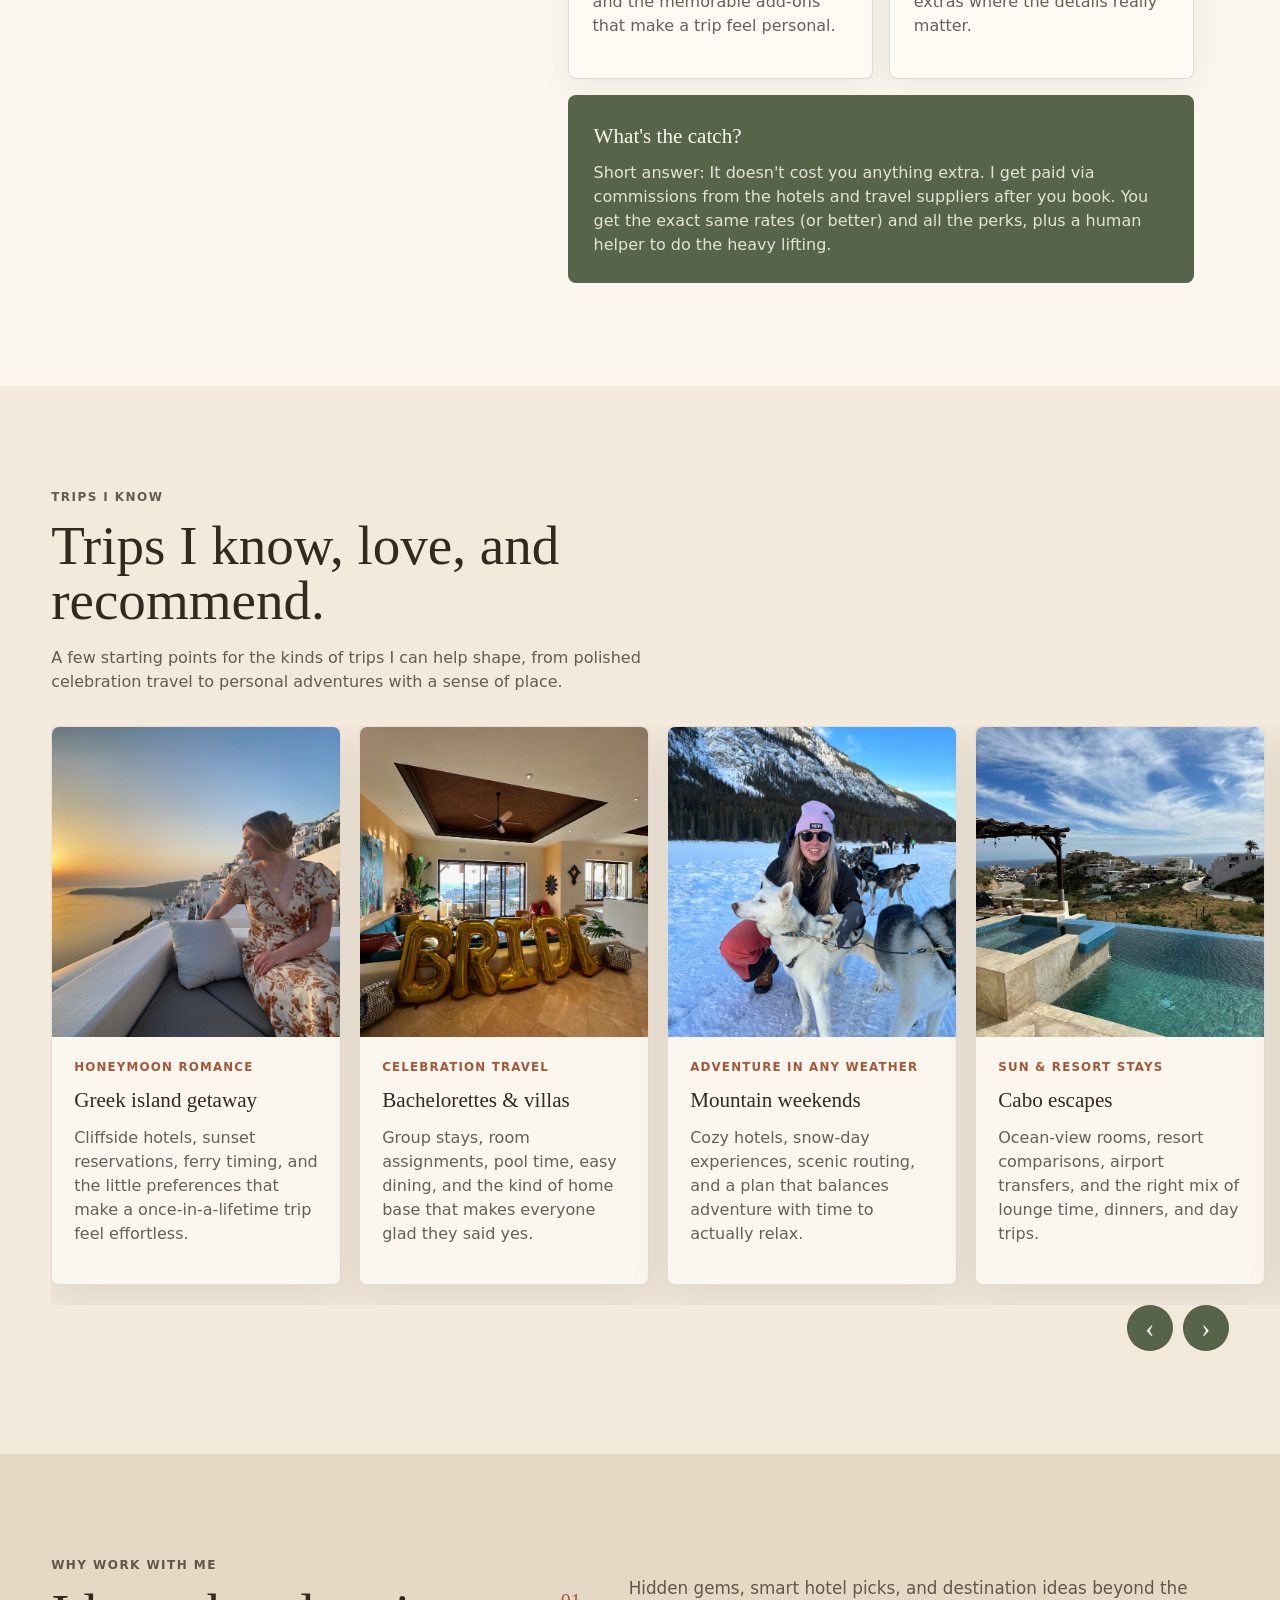
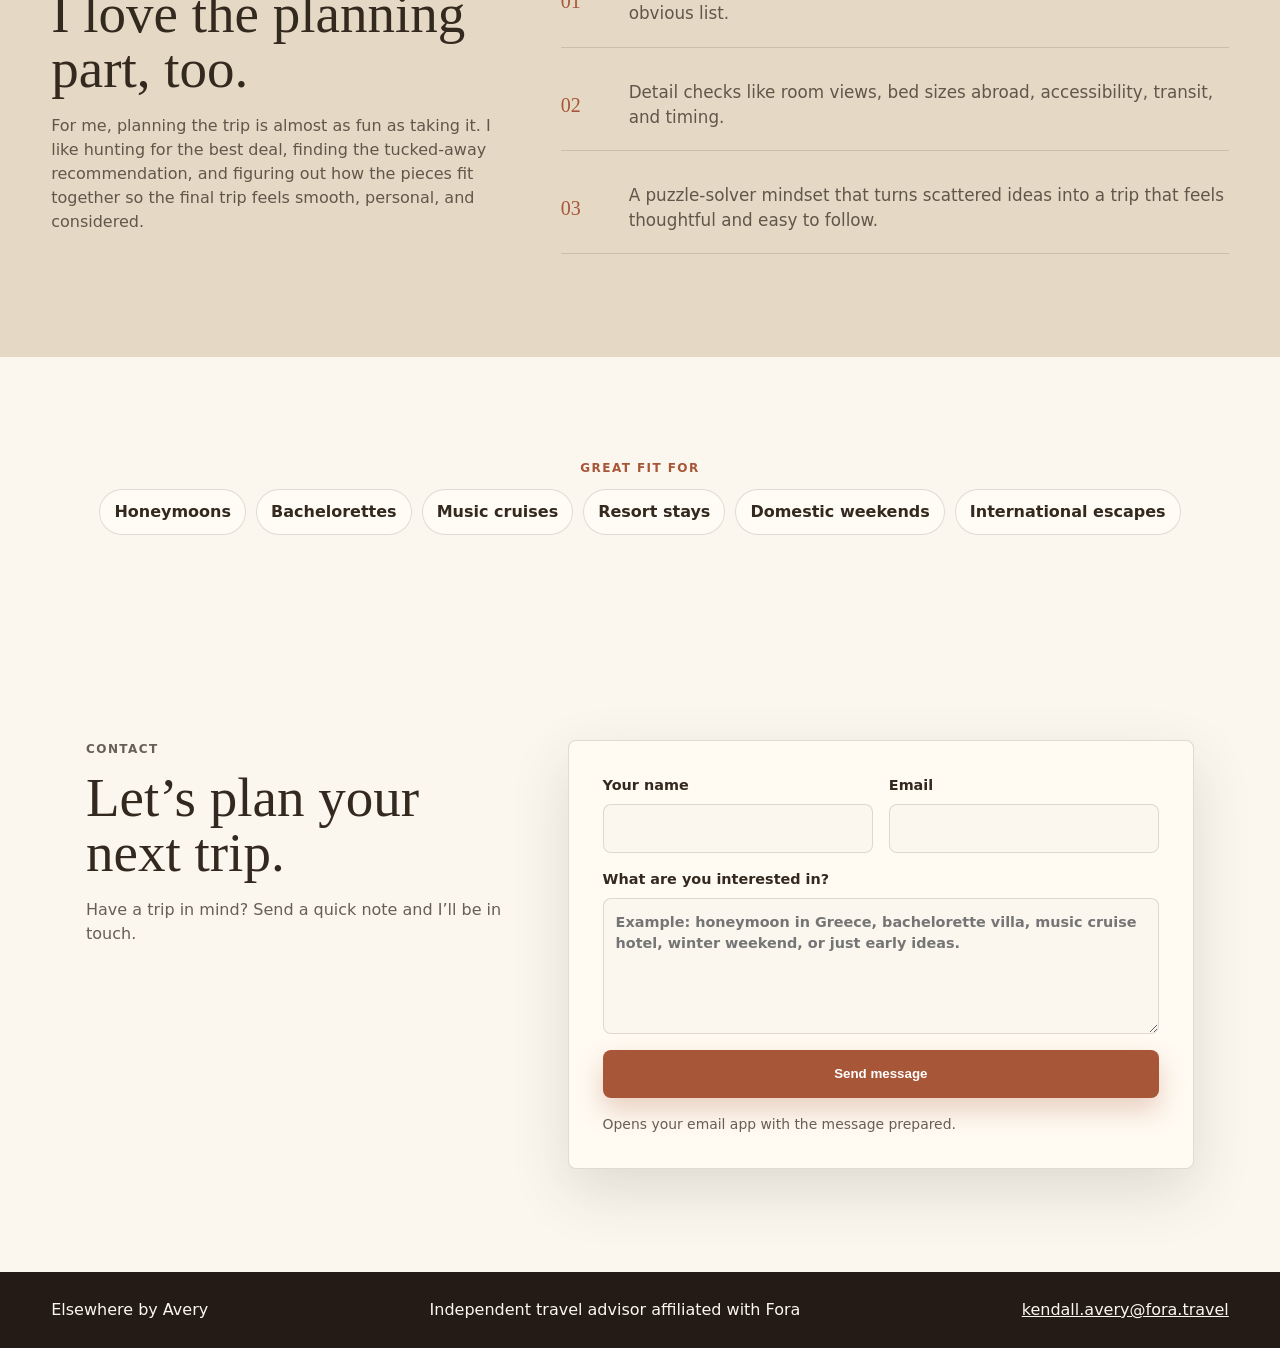
==== commit 4d753187: "Update index.html" ====
--- a/index.html
+++ b/index.html
@@ -13,7 +13,7 @@
   <body>
     <header class="site-header">
       <a class="brand" href="#top" aria-label="Elsewhere by Avery home">
-        <img class="brand-logo" src="./assets/logos/logo-7.svg" alt="Elsewhere by Avery" />
+        <img class="brand-logo" src="./assets/assets/logos/logo-7.svg" alt="Elsewhere by Avery" />
       </a>
       <nav class="nav-links" aria-label="Primary navigation">
         <a href="#services">Services</a>
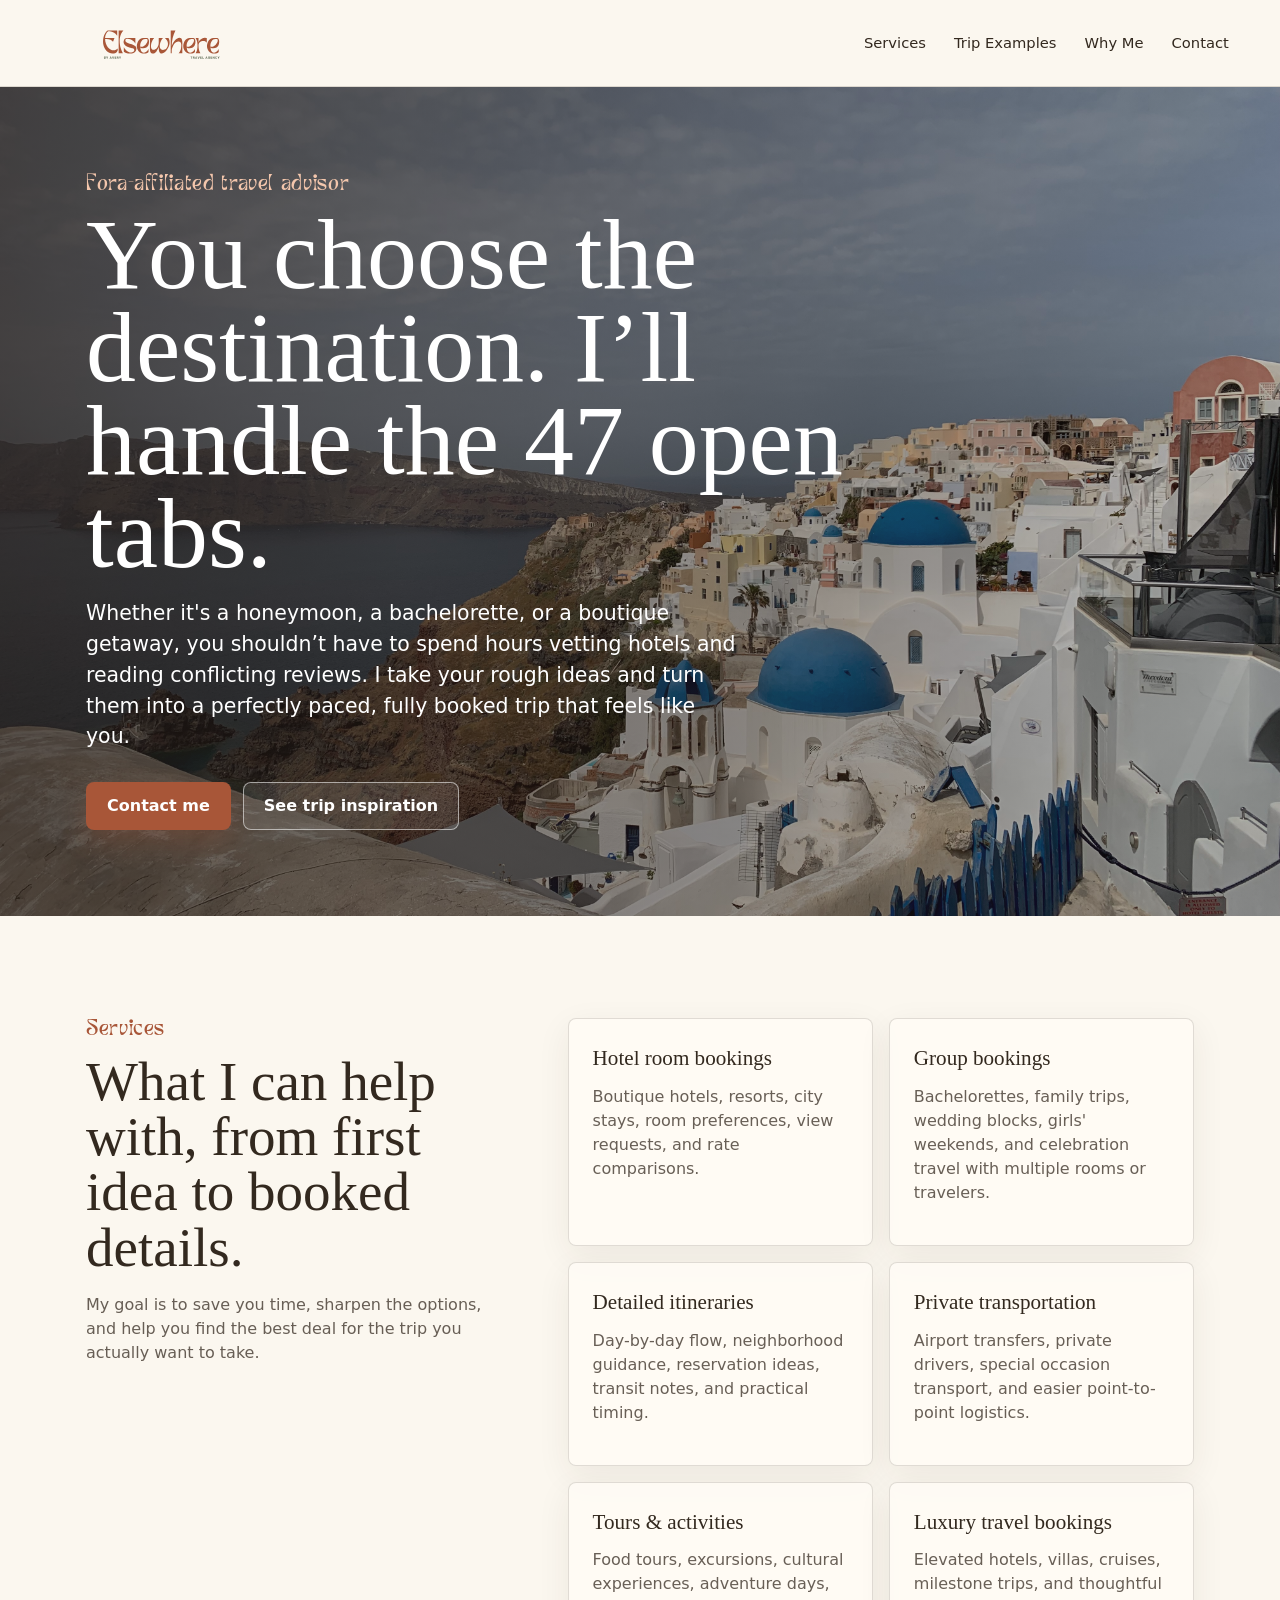
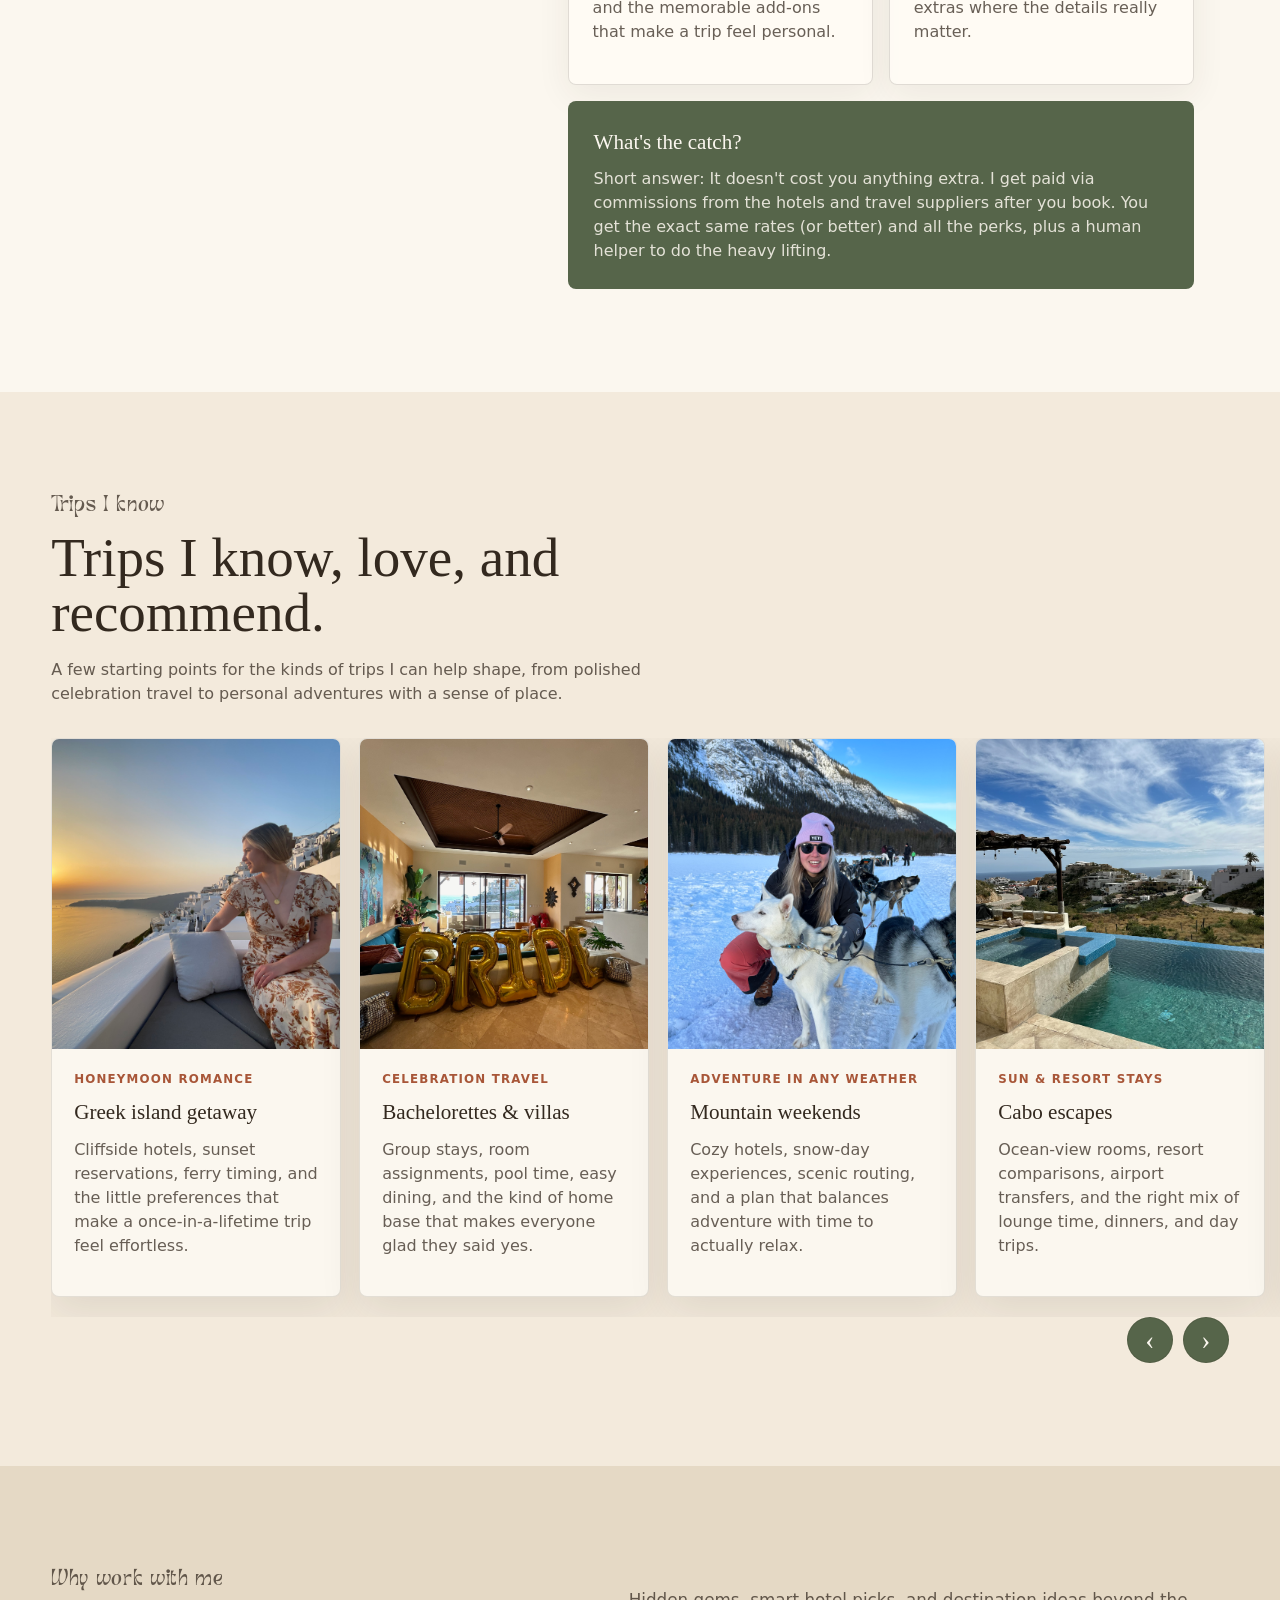
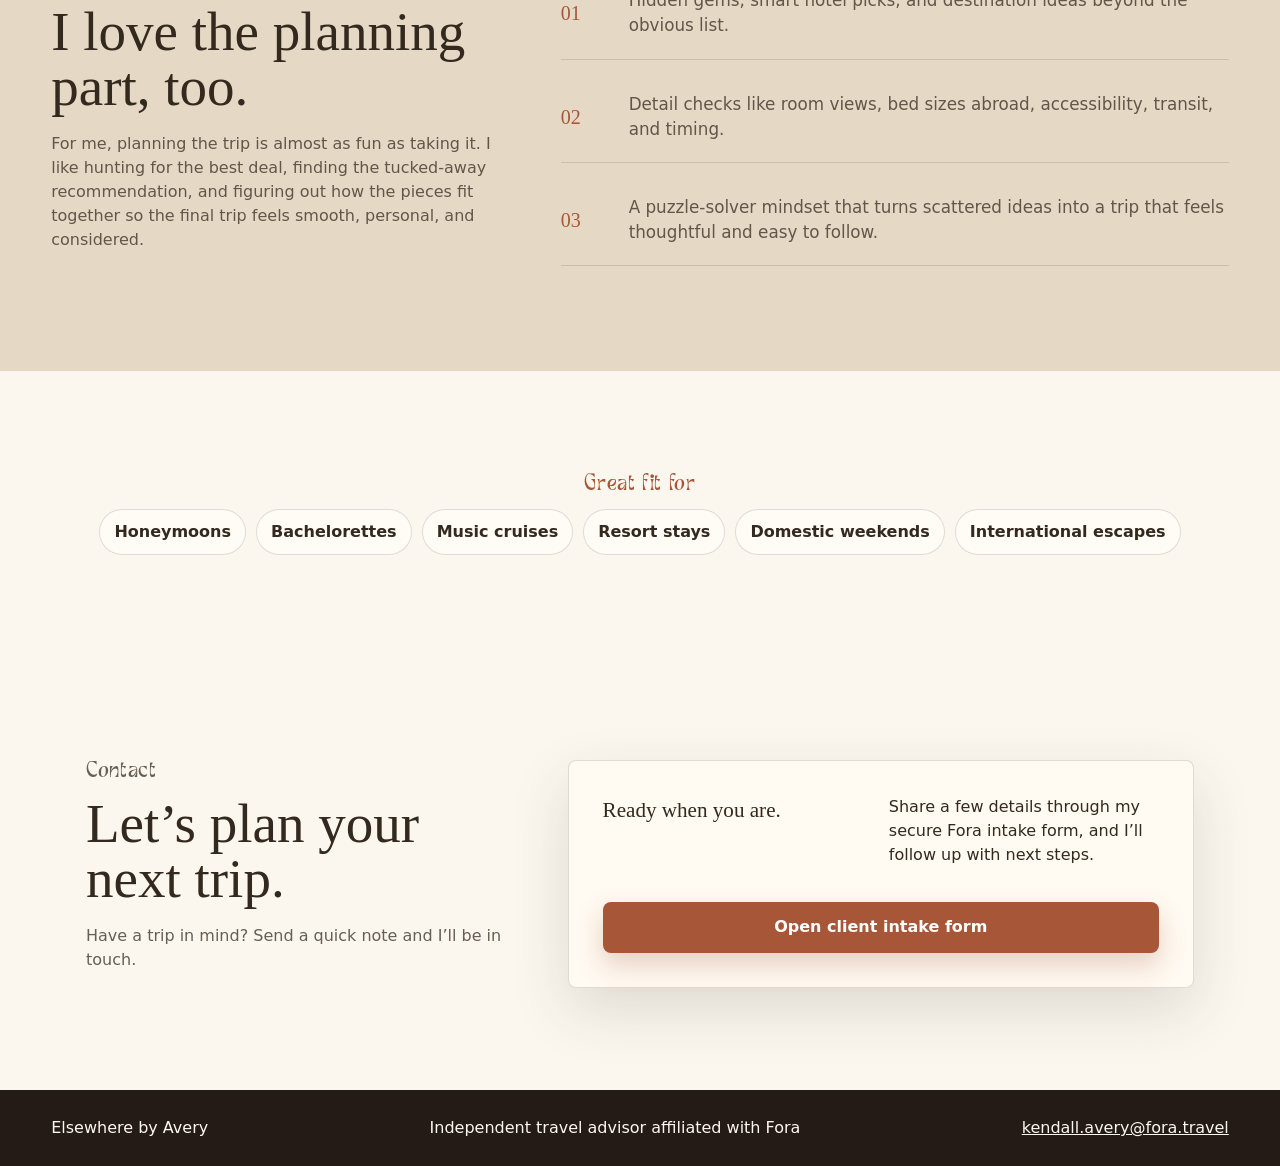
==== commit 0df09e16: "Deploy Elsewhere by Avery site updates" ====
--- a/index.html
+++ b/index.html
@@ -13,7 +13,7 @@
   <body>
     <header class="site-header">
       <a class="brand" href="#top" aria-label="Elsewhere by Avery home">
-        <img class="brand-logo" src="./assets/assets/logos/logo-7.svg" alt="Elsewhere by Avery" />
+        <img class="brand-logo" src="./assets/logos/logo-7.svg" alt="Elsewhere by Avery" />
       </a>
       <nav class="nav-links" aria-label="Primary navigation">
         <a href="#services">Services</a>
@@ -237,29 +237,21 @@
           <p>Have a trip in mind? Send a quick note and I’ll be in touch.</p>
         </div>
 
-        <form class="lead-form" id="leadForm">
-          <label>
-            Your name
-            <input name="name" autocomplete="name" required />
-          </label>
-          <label>
-            Email
-            <input name="email" type="email" autocomplete="email" required />
-          </label>
-          <label class="full">
-            What are you interested in?
-            <textarea
-              name="interest"
-              rows="5"
-              placeholder="Example: honeymoon in Greece, bachelorette villa, music cruise hotel, winter weekend, or just early ideas."
-              required
-            ></textarea>
-          </label>
-          <button class="button primary full" type="submit">Send message</button>
-          <p class="form-note">
-            Opens your email app with the message prepared.
-          </p>
-        </form>
+        <div class="lead-form intake-card">
+          <h3>Ready when you are.</h3>
+          <p>
+            Share a few details through my secure Fora intake form, and I’ll
+            follow up with next steps.
+          </p>
+          <a
+            class="button primary full"
+            href="https://secure.foratravel.com/intake/MbBjhw7FKs"
+            target="_blank"
+            rel="noopener"
+          >
+            Open client intake form
+          </a>
+        </div>
       </section>
     </main>
 
--- a/styles.css
+++ b/styles.css
@@ -1,3 +1,11 @@
+@font-face {
+  font-family: "TAN Paradiso";
+  src: url("./assets/fonts/tan-paradiso.otf") format("opentype");
+  font-display: swap;
+  font-style: normal;
+  font-weight: 400;
+}
+
 :root {
   --ink: #33291f;
   --espresso: #241b16;
@@ -9,6 +17,7 @@
   --terracotta: #a85638;
   --line: rgba(51, 41, 31, 0.15);
   --shadow: 0 22px 60px rgba(51, 41, 31, 0.14);
+  --accent-font: "TAN Paradiso", Didot, "Bodoni 72", Georgia, "Times New Roman", serif;
 }
 
 * {
@@ -120,10 +129,11 @@
 .eyebrow {
   margin: 0 0 12px;
   color: var(--terracotta);
-  font-size: 0.75rem;
-  font-weight: 900;
-  letter-spacing: 0.12em;
-  text-transform: uppercase;
+  font-family: var(--accent-font);
+  font-size: 1rem;
+  font-weight: 400;
+  letter-spacing: 0.04em;
+  text-transform: none;
 }
 
 .hero .eyebrow {
